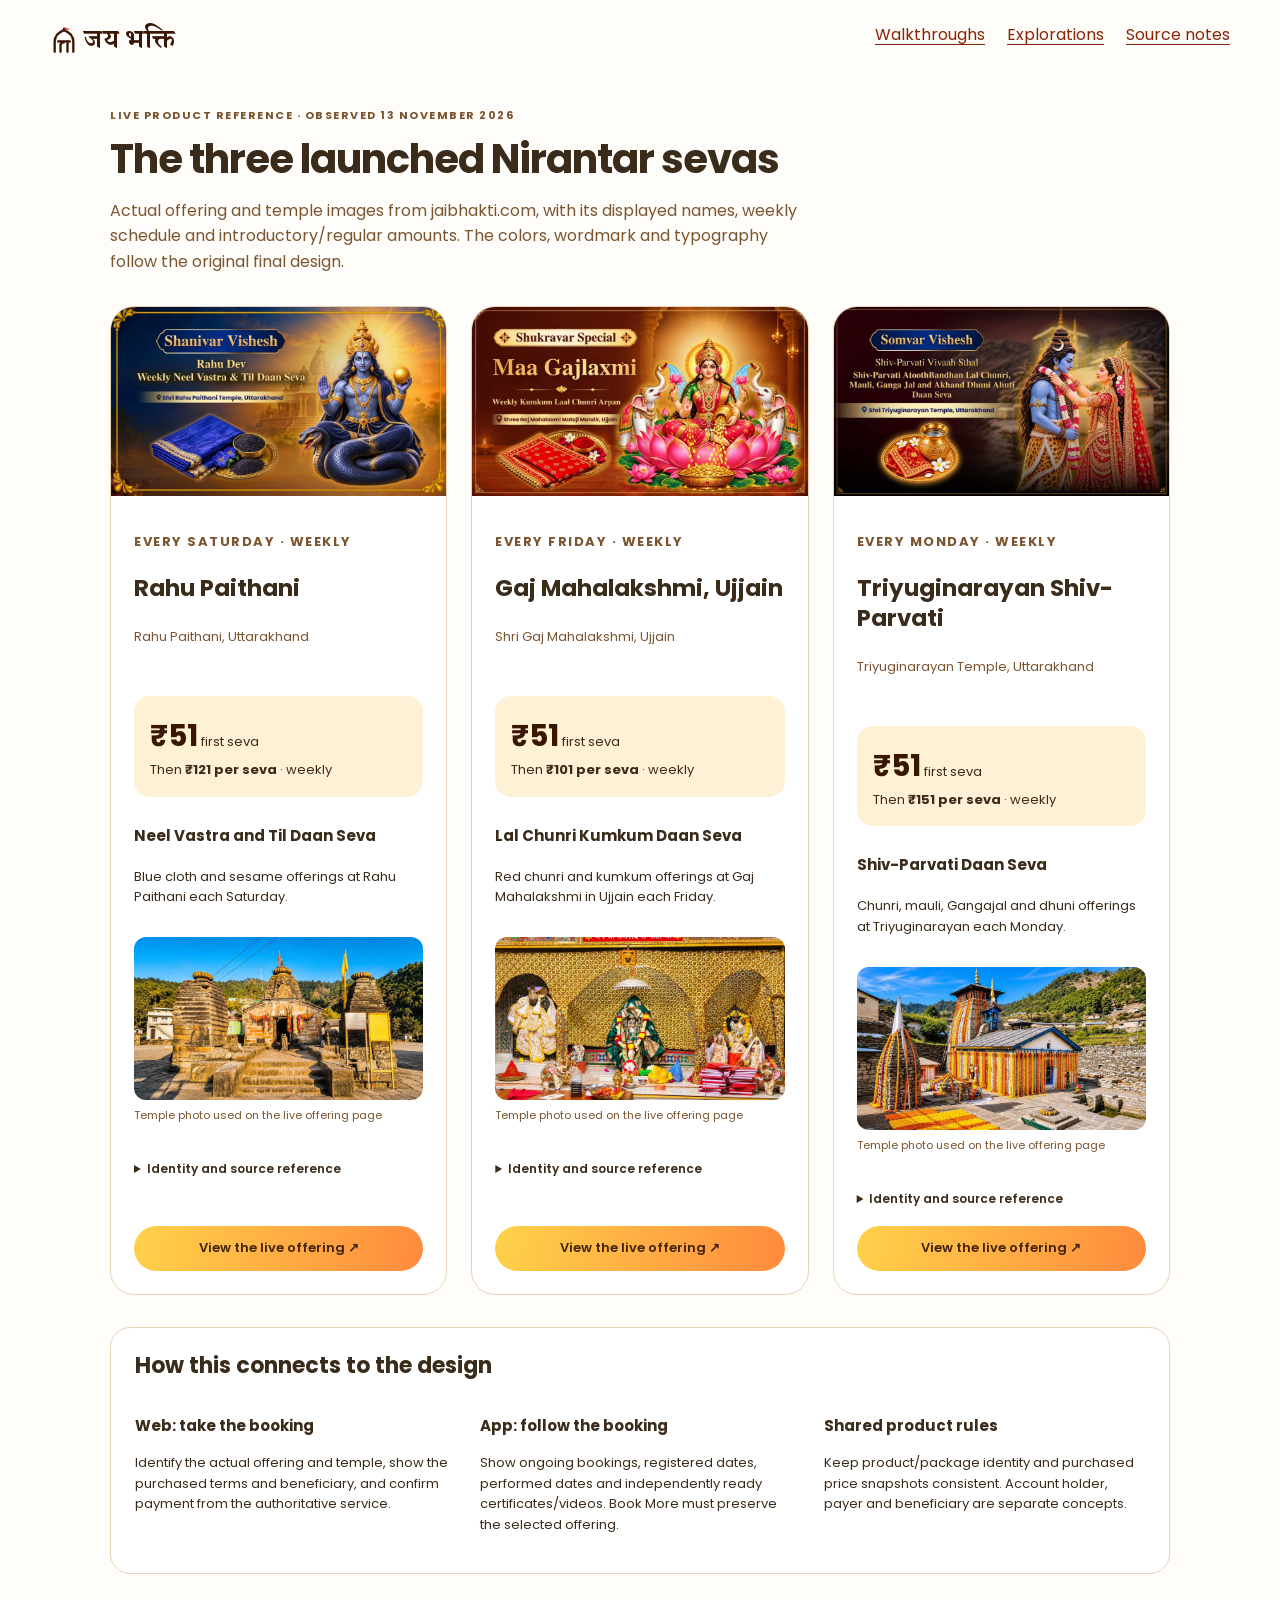
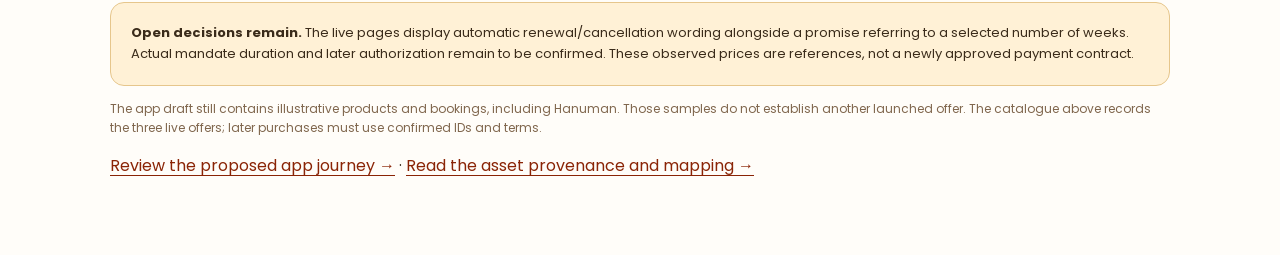
==== catalogue/index.html @ 10011461 "Publish design review snapshot eddb9484d490333c6837b747b4edb568932a1e54" ====
<!-- Generated by tools/build_live_catalogue.py; edit the manifest/template. -->
<!doctype html>
<html lang="en">
  <head>
<meta name="robots" content="noindex,nofollow" />
    <meta charset="utf-8" />
    <meta name="viewport" content="width=device-width,initial-scale=1" />
    <title>Three launched Jai Bhakti Nirantar sevas</title>
    <link rel="stylesheet" href="../walkthroughs/assets/guide.css" />
    <link rel="stylesheet" href="styles.css" />
  </head>
  <body>
    <header>
      <a
        class="jb-brand"
        href="../index.html"
        aria-label="Jai Bhakti design hub"
        ><img src="../assets/brand/temple-mark.svg" alt="" /><span lang="hi"
          >जय भक्ति</span
        ></a
      >
      <nav aria-label="Review resources">
        <a href="../walkthroughs/index.html">Walkthroughs</a
        ><a href="../explorations/index.html">Explorations</a
        ><a href="https://github.com/suyashb734/jaibhakti-design/blob/main/docs/08_Live_Seva_Catalogue.md">Source notes</a>
      </nav>
    </header>
    <main>
      <p class="eyebrow">Live product reference · Observed 13 November 2026</p>
      <h1>The three launched Nirantar sevas</h1>
      <p class="intro">
        Actual offering and temple images from jaibhakti.com, with its displayed
        names, weekly schedule and introductory/regular amounts. The colors,
        wordmark and typography follow the original final design.
      </p>
      <div class="catalogue-cards"><article class="seva-card" data-product-id="29830113aae14686b8dcafaeada6cac7">
          <img class="seva-hero" src="../references/live-sevas/2026-11-13/rahu-hero.jpeg" alt="Rahu Paithani — actual live offering artwork" />
          <div class="seva-content"><p class="eyebrow">Every Saturday · Weekly</p><h2>Rahu Paithani</h2><p class="temple-name">Rahu Paithani, Uttarakhand</p>
          <div class="price-reference"><p><strong>₹51</strong> first seva</p><p>Then <b>₹121 per seva</b> · weekly</p></div>
          <h3>Neel Vastra and Til Daan Seva</h3><p>Blue cloth and sesame offerings at Rahu Paithani each Saturday.</p>
          <figure class="temple-reference"><img src="../references/live-sevas/2026-11-13/rahu-temple.jpeg" alt="Temple reference from the live Rahu Paithani page" loading="lazy" /><figcaption>Temple photo used on the live offering page</figcaption></figure>
          <details class="source-details"><summary>Identity and source reference</summary><dl><dt>Product ID</dt><dd>29830113aae14686b8dcafaeada6cac7</dd><dt>Package ID</dt><dd>7304a6bf3828478790db2d1409c8e33b</dd><dt>Live page title</dt><dd>Rahu Dosh Shanti &amp; Samriddhi - Shanivar Special Rahu Paithani Uttarakhand Weekly Daan Seva</dd></dl></details>
          <a class="live-link" href="https://jaibhakti.com/seva-detail/29830113aae14686b8dcafaeada6cac7" target="_blank" rel="noopener">View the live offering ↗</a></div></article>
<article class="seva-card" data-product-id="51e00dd2c506446db42a67c8607420a1">
          <img class="seva-hero" src="../references/live-sevas/2026-11-13/gaj-mahalakshmi-hero.jpeg" alt="Gaj Mahalakshmi, Ujjain — actual live offering artwork" />
          <div class="seva-content"><p class="eyebrow">Every Friday · Weekly</p><h2>Gaj Mahalakshmi, Ujjain</h2><p class="temple-name">Shri Gaj Mahalakshmi, Ujjain</p>
          <div class="price-reference"><p><strong>₹51</strong> first seva</p><p>Then <b>₹101 per seva</b> · weekly</p></div>
          <h3>Lal Chunri Kumkum Daan Seva</h3><p>Red chunri and kumkum offerings at Gaj Mahalakshmi in Ujjain each Friday.</p>
          <figure class="temple-reference"><img src="../references/live-sevas/2026-11-13/gaj-mahalakshmi-temple.png" alt="Temple reference from the live Gaj Mahalakshmi, Ujjain page" loading="lazy" /><figcaption>Temple photo used on the live offering page</figcaption></figure>
          <details class="source-details"><summary>Identity and source reference</summary><dl><dt>Product ID</dt><dd>51e00dd2c506446db42a67c8607420a1</dd><dt>Package ID</dt><dd>602945bea3394ee2ab7948a6a15b750b</dd><dt>Live page title</dt><dd>Shri Gaj Mahalakshmi Ujjain (2000 Year old Temple) Shukravar Special Weekly Daan Seva</dd></dl></details>
          <a class="live-link" href="https://jaibhakti.com/seva-detail/51e00dd2c506446db42a67c8607420a1" target="_blank" rel="noopener">View the live offering ↗</a></div></article>
<article class="seva-card" data-product-id="b482065a16d14c1bbe472cb732eabb25">
          <img class="seva-hero" src="../references/live-sevas/2026-11-13/triyuginarayan-hero.jpeg" alt="Triyuginarayan Shiv-Parvati — actual live offering artwork" />
          <div class="seva-content"><p class="eyebrow">Every Monday · Weekly</p><h2>Triyuginarayan Shiv-Parvati</h2><p class="temple-name">Triyuginarayan Temple, Uttarakhand</p>
          <div class="price-reference"><p><strong>₹51</strong> first seva</p><p>Then <b>₹151 per seva</b> · weekly</p></div>
          <h3>Shiv-Parvati Daan Seva</h3><p>Chunri, mauli, Gangajal and dhuni offerings at Triyuginarayan each Monday.</p>
          <figure class="temple-reference"><img src="../references/live-sevas/2026-11-13/triyuginarayan-temple.jpeg" alt="Temple reference from the live Triyuginarayan Shiv-Parvati page" loading="lazy" /><figcaption>Temple photo used on the live offering page</figcaption></figure>
          <details class="source-details"><summary>Identity and source reference</summary><dl><dt>Product ID</dt><dd>b482065a16d14c1bbe472cb732eabb25</dd><dt>Package ID</dt><dd>Not yet verified in this observation</dd><dt>Live page title</dt><dd>Kartik Somvar Vishesh: Triyuginarayan Mandir Shiv-Parvati Atoot Bandhan Somvar Daan Seva</dd></dl></details>
          <a class="live-link" href="https://jaibhakti.com/seva-detail/b482065a16d14c1bbe472cb732eabb25" target="_blank" rel="noopener">View the live offering ↗</a></div></article></div>
      <section class="context-panel">
        <h2>How this connects to the design</h2>
        <div class="flow-grid">
          <div>
            <h3>Web: take the booking</h3>
            <p>
              Identify the actual offering and temple, show the purchased terms
              and beneficiary, and confirm payment from the authoritative
              service.
            </p>
          </div>
          <div>
            <h3>App: follow the booking</h3>
            <p>
              Show ongoing bookings, registered dates, performed dates and
              independently ready certificates/videos. Book More must preserve
              the selected offering.
            </p>
          </div>
          <div>
            <h3>Shared product rules</h3>
            <p>
              Keep product/package identity and purchased price snapshots
              consistent. Account holder, payer and beneficiary are separate
              concepts.
            </p>
          </div>
        </div>
      </section>
      <p class="notice">
        <strong>Open decisions remain.</strong> The live pages display automatic
        renewal/cancellation wording alongside a promise referring to a selected
        number of weeks. Actual mandate duration and later authorization remain
        to be confirmed. These observed prices are references, not a newly
        approved payment contract.
      </p>
      <p class="hint">
        The app draft still contains illustrative products and bookings,
        including Hanuman. Those samples do not establish another launched
        offer. The catalogue above records the three live offers; later
        purchases must use confirmed IDs and terms.
      </p>
      <p>
        <a href="../walkthroughs/index.html#app/0"
          >Review the proposed app journey →</a
        >
        ·
        <a href="https://github.com/suyashb734/jaibhakti-design/blob/main/docs/08_Live_Seva_Catalogue.md"
          >Read the asset provenance and mapping →</a
        >
      </p>
    </main>
  </body>
</html>
---- walkthroughs/assets/guide.css ----
@import url("../../assets/brand/original-brand.css");
:root {
  color-scheme: light;
  font-family: var(--jb-font-body);
  color: var(--jb-ink);
  background: var(--jb-canvas);
  line-height: 1.6;
}
* {
  box-sizing: border-box;
}
body {
  margin: 0;
}
a {
  color: var(--jb-link);
  text-underline-offset: 4px;
}
header {
  max-width: 1240px;
  margin: auto;
  padding: 22px 30px;
  display: flex;
  justify-content: space-between;
  gap: 20px;
  flex-wrap: wrap;
}
nav {
  display: flex;
  gap: 22px;
  flex-wrap: wrap;
}
main {
  max-width: 1120px;
  margin: auto;
  padding: 16px 30px 60px;
}
h1 {
  font-size: 40px;
  line-height: 1.15;
  letter-spacing: -1px;
  margin: 8px 0 16px;
}
h2 {
  font-size: 22px;
  line-height: 1.3;
}
.intro {
  max-width: 700px;
  margin-bottom: 30px;
  color: var(--jb-muted);
}
.eyebrow {
  font-size: 11px;
  letter-spacing: 1.5px;
  text-transform: uppercase;
  font-weight: 700;
  color: var(--jb-muted);
}
.layout {
  display: grid;
  grid-template-columns: minmax(280px, 1fr) 393px;
  gap: 50px;
  align-items: start;
}
.controls {
  background: white;
  border: 1px solid #e6d4b8;
  border-radius: 20px;
  padding: 26px;
}
.controls p {
  margin: 16px 0;
}
label {
  display: block;
  font-size: 13px;
  font-weight: 700;
  margin-bottom: 8px;
}
select {
  font: inherit;
  width: 100%;
  min-width: 0;
  padding: 12px 10px;
  border: 1px solid #c9ad87;
  border-radius: 9px;
  background: #fffcf6;
  color: var(--jb-ink);
}
hr {
  border: 0;
  border-top: 1px solid #eee1cc;
  margin: 24px 0;
}
.badge {
  display: inline-block;
  background: #ffedbe;
  padding: 5px 9px;
  border-radius: 6px;
  font-weight: 700;
  font-size: 12px;
}
.paging {
  display: flex;
  gap: 12px;
  margin: 24px 0;
}
.paging button {
  flex: 1;
  padding: 12px 10px;
  border: 1px solid var(--jb-brown);
  border-radius: 24px;
  background: var(--jb-cta);
  color: var(--jb-cta-ink);
  font: inherit;
  font-size: 13px;
  font-weight: 600;
  cursor: pointer;
}
.paging button:disabled {
  opacity: 0.35;
  cursor: default;
}
.review-links {
  display: grid;
  gap: 12px;
}
.hint {
  font-size: 12px;
  color: #80674e;
}
.preview {
  width: 100%;
  max-width: 393px;
  margin: auto;
}
.preview iframe {
  border: 1px solid #dcc7a8;
  border-radius: 18px;
  background: #fff8e8;
  box-shadow: 0 14px 45px #512b1614;
  display: block;
  width: 100%;
  height: 852px;
}
.preview img {
  display: block;
  width: 100%;
  height: auto;
  border: 1px solid #dcc7a8;
  border-radius: 18px;
}
.preview [hidden] {
  display: none;
}
a:focus-visible,
button:focus-visible,
select:focus-visible {
  outline: 3px solid #006699;
  outline-offset: 4px;
}
@media (max-width: 800px) {
  header {
    padding: 20px;
  }
  main {
    padding: 10px 16px 40px;
  }
  h1 {
    font-size: 31px;
  }
  .layout {
    grid-template-columns: minmax(0, 1fr);
    gap: 28px;
  }
  .controls {
    padding: 20px;
  }
  .preview iframe {
    height: 844px;
  }
  nav {
    gap: 16px;
    font-size: 13px;
  }
}
---- catalogue/styles.css ----
.catalogue-cards {
  display: grid;
  grid-template-columns: repeat(3, minmax(0, 1fr));
  gap: 24px;
  margin: 32px 0;
}
.seva-card {
  border: 1px solid #e6d4b8;
  border-radius: 24px;
  background: #fff;
  overflow: hidden;
  display: flex;
  flex-direction: column;
}
.seva-hero {
  width: 100%;
  display: block;
  aspect-ratio: 1900/1069;
  object-fit: cover;
}
.seva-content {
  padding: 23px;
  display: flex;
  flex-direction: column;
  flex: 1;
}
.seva-content h2 {
  font-size: 23px;
  margin: 8px 0 10px;
}
.seva-content h3 {
  font-size: 15px;
  margin-bottom: 6px;
}
.seva-content p {
  font-size: 13px;
}
.temple-name {
  color: var(--jb-muted);
  min-height: 44px;
}
.price-reference {
  border-radius: 16px;
  background: var(--jb-cream);
  padding: 16px;
  margin: 12px 0;
}
.price-reference strong {
  font-size: 30px;
  color: var(--jb-brown);
  font-weight: 700;
}
.price-reference p {
  margin: 0;
}
.temple-reference {
  margin: 16px 0;
}
.temple-reference img {
  width: 100%;
  aspect-ratio: 16/9;
  object-fit: cover;
  border-radius: 12px;
}
.temple-reference figcaption {
  font-size: 11px;
  color: var(--jb-muted);
}
.live-link {
  display: block;
  text-align: center;
  text-decoration: none;
  background: var(--jb-cta);
  color: var(--jb-cta-ink);
  border-radius: 999px;
  padding: 12px;
  margin-top: auto;
  font-size: 13px;
  font-weight: 600;
}
.source-details {
  font-size: 12px;
  margin: 18px 0;
  overflow-wrap: anywhere;
}
.source-details summary {
  cursor: pointer;
  font-weight: 600;
}
.source-details dl {
  margin: 12px 0;
}
.source-details dt {
  font-weight: 600;
}
.source-details dd {
  margin: 0 0 10px;
}
.context-panel {
  padding: 24px;
  border: 1px solid #e6d4b8;
  background: #fff;
  border-radius: 20px;
  margin: 28px 0;
}
.context-panel h2 {
  margin-top: 0;
}
.flow-grid {
  display: grid;
  grid-template-columns: repeat(3, 1fr);
  gap: 24px;
}
.flow-grid h3 {
  font-size: 15px;
}
.flow-grid p {
  font-size: 13px;
}
.notice {
  padding: 20px;
  border: 1px solid #e6c68c;
  background: var(--jb-cream);
  border-radius: 14px;
  font-size: 13px;
}
@media (max-width: 950px) {
  .catalogue-cards {
    grid-template-columns: 1fr;
  }
  .flow-grid {
    grid-template-columns: 1fr;
  }
  .temple-name {
    min-height: 0;
  }
  .seva-content {
    padding: 22px;
  }
  .seva-hero {
    max-height: 420px;
  }
  .temple-reference img {
    max-height: 260px;
  }
}
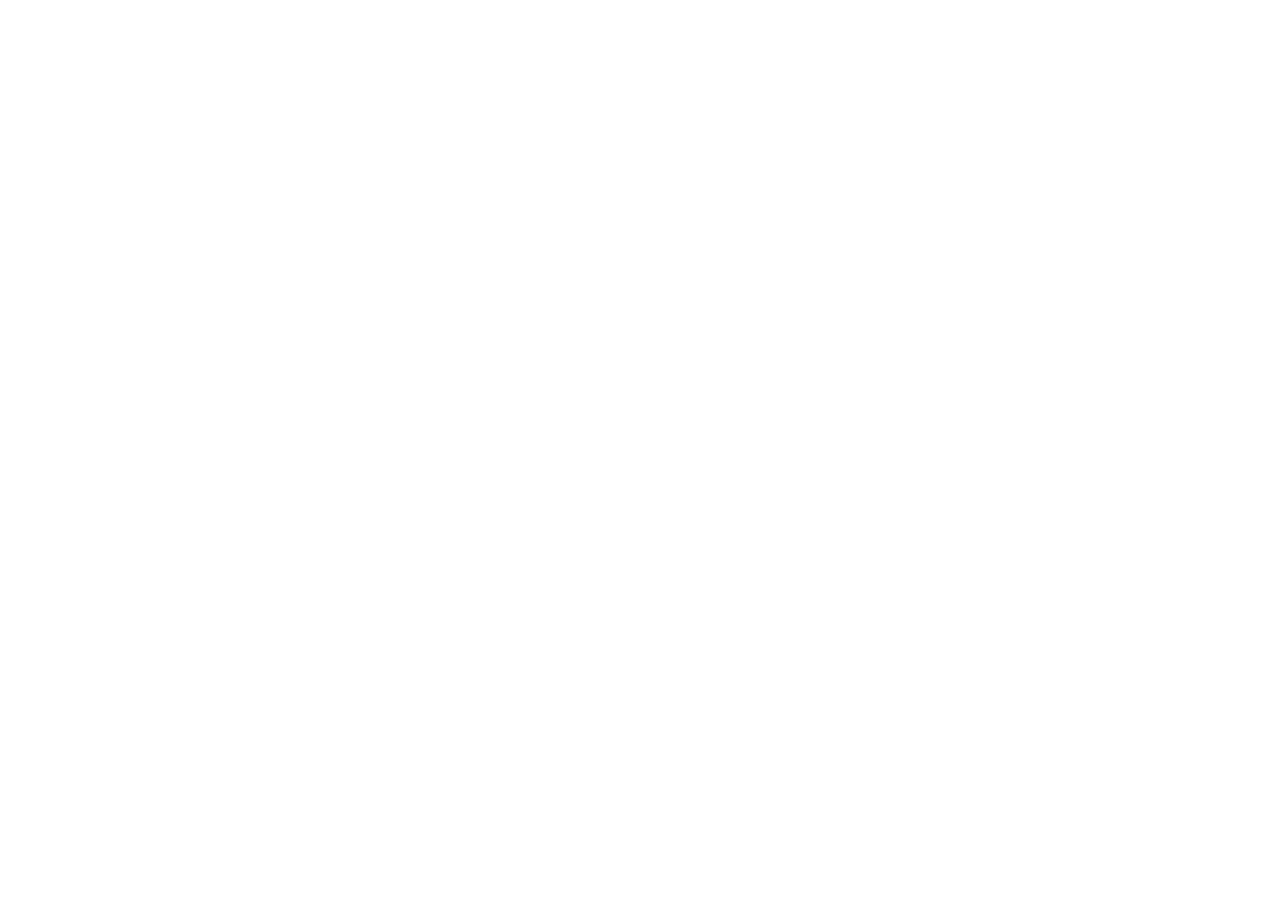
==== commit d4ef61cb: "Retire legacy preview pages with links to the single design repository" ====
--- a/catalogue/index.html
+++ b/catalogue/index.html
@@ -1,113 +1,4 @@
-<!-- Generated by tools/build_live_catalogue.py; edit the manifest/template. -->
 <!doctype html>
-<html lang="en">
-  <head>
-<meta name="robots" content="noindex,nofollow" />
-    <meta charset="utf-8" />
-    <meta name="viewport" content="width=device-width,initial-scale=1" />
-    <title>Three launched Jai Bhakti Nirantar sevas</title>
-    <link rel="stylesheet" href="../walkthroughs/assets/guide.css" />
-    <link rel="stylesheet" href="styles.css" />
-  </head>
-  <body>
-    <header>
-      <a
-        class="jb-brand"
-        href="../index.html"
-        aria-label="Jai Bhakti design hub"
-        ><img src="../assets/brand/temple-mark.svg" alt="" /><span lang="hi"
-          >जय भक्ति</span
-        ></a
-      >
-      <nav aria-label="Review resources">
-        <a href="../walkthroughs/index.html">Walkthroughs</a
-        ><a href="../explorations/index.html">Explorations</a
-        ><a href="https://github.com/suyashb734/jaibhakti-design/blob/main/docs/08_Live_Seva_Catalogue.md">Source notes</a>
-      </nav>
-    </header>
-    <main>
-      <p class="eyebrow">Live product reference · Observed 13 November 2026</p>
-      <h1>The three launched Nirantar sevas</h1>
-      <p class="intro">
-        Actual offering and temple images from jaibhakti.com, with its displayed
-        names, weekly schedule and introductory/regular amounts. The colors,
-        wordmark and typography follow the original final design.
-      </p>
-      <div class="catalogue-cards"><article class="seva-card" data-product-id="29830113aae14686b8dcafaeada6cac7">
-          <img class="seva-hero" src="../references/live-sevas/2026-11-13/rahu-hero.jpeg" alt="Rahu Paithani — actual live offering artwork" />
-          <div class="seva-content"><p class="eyebrow">Every Saturday · Weekly</p><h2>Rahu Paithani</h2><p class="temple-name">Rahu Paithani, Uttarakhand</p>
-          <div class="price-reference"><p><strong>₹51</strong> first seva</p><p>Then <b>₹121 per seva</b> · weekly</p></div>
-          <h3>Neel Vastra and Til Daan Seva</h3><p>Blue cloth and sesame offerings at Rahu Paithani each Saturday.</p>
-          <figure class="temple-reference"><img src="../references/live-sevas/2026-11-13/rahu-temple.jpeg" alt="Temple reference from the live Rahu Paithani page" loading="lazy" /><figcaption>Temple photo used on the live offering page</figcaption></figure>
-          <details class="source-details"><summary>Identity and source reference</summary><dl><dt>Product ID</dt><dd>29830113aae14686b8dcafaeada6cac7</dd><dt>Package ID</dt><dd>7304a6bf3828478790db2d1409c8e33b</dd><dt>Live page title</dt><dd>Rahu Dosh Shanti &amp; Samriddhi - Shanivar Special Rahu Paithani Uttarakhand Weekly Daan Seva</dd></dl></details>
-          <a class="live-link" href="https://jaibhakti.com/seva-detail/29830113aae14686b8dcafaeada6cac7" target="_blank" rel="noopener">View the live offering ↗</a></div></article>
-<article class="seva-card" data-product-id="51e00dd2c506446db42a67c8607420a1">
-          <img class="seva-hero" src="../references/live-sevas/2026-11-13/gaj-mahalakshmi-hero.jpeg" alt="Gaj Mahalakshmi, Ujjain — actual live offering artwork" />
-          <div class="seva-content"><p class="eyebrow">Every Friday · Weekly</p><h2>Gaj Mahalakshmi, Ujjain</h2><p class="temple-name">Shri Gaj Mahalakshmi, Ujjain</p>
-          <div class="price-reference"><p><strong>₹51</strong> first seva</p><p>Then <b>₹101 per seva</b> · weekly</p></div>
-          <h3>Lal Chunri Kumkum Daan Seva</h3><p>Red chunri and kumkum offerings at Gaj Mahalakshmi in Ujjain each Friday.</p>
-          <figure class="temple-reference"><img src="../references/live-sevas/2026-11-13/gaj-mahalakshmi-temple.png" alt="Temple reference from the live Gaj Mahalakshmi, Ujjain page" loading="lazy" /><figcaption>Temple photo used on the live offering page</figcaption></figure>
-          <details class="source-details"><summary>Identity and source reference</summary><dl><dt>Product ID</dt><dd>51e00dd2c506446db42a67c8607420a1</dd><dt>Package ID</dt><dd>602945bea3394ee2ab7948a6a15b750b</dd><dt>Live page title</dt><dd>Shri Gaj Mahalakshmi Ujjain (2000 Year old Temple) Shukravar Special Weekly Daan Seva</dd></dl></details>
-          <a class="live-link" href="https://jaibhakti.com/seva-detail/51e00dd2c506446db42a67c8607420a1" target="_blank" rel="noopener">View the live offering ↗</a></div></article>
-<article class="seva-card" data-product-id="b482065a16d14c1bbe472cb732eabb25">
-          <img class="seva-hero" src="../references/live-sevas/2026-11-13/triyuginarayan-hero.jpeg" alt="Triyuginarayan Shiv-Parvati — actual live offering artwork" />
-          <div class="seva-content"><p class="eyebrow">Every Monday · Weekly</p><h2>Triyuginarayan Shiv-Parvati</h2><p class="temple-name">Triyuginarayan Temple, Uttarakhand</p>
-          <div class="price-reference"><p><strong>₹51</strong> first seva</p><p>Then <b>₹151 per seva</b> · weekly</p></div>
-          <h3>Shiv-Parvati Daan Seva</h3><p>Chunri, mauli, Gangajal and dhuni offerings at Triyuginarayan each Monday.</p>
-          <figure class="temple-reference"><img src="../references/live-sevas/2026-11-13/triyuginarayan-temple.jpeg" alt="Temple reference from the live Triyuginarayan Shiv-Parvati page" loading="lazy" /><figcaption>Temple photo used on the live offering page</figcaption></figure>
-          <details class="source-details"><summary>Identity and source reference</summary><dl><dt>Product ID</dt><dd>b482065a16d14c1bbe472cb732eabb25</dd><dt>Package ID</dt><dd>Not yet verified in this observation</dd><dt>Live page title</dt><dd>Kartik Somvar Vishesh: Triyuginarayan Mandir Shiv-Parvati Atoot Bandhan Somvar Daan Seva</dd></dl></details>
-          <a class="live-link" href="https://jaibhakti.com/seva-detail/b482065a16d14c1bbe472cb732eabb25" target="_blank" rel="noopener">View the live offering ↗</a></div></article></div>
-      <section class="context-panel">
-        <h2>How this connects to the design</h2>
-        <div class="flow-grid">
-          <div>
-            <h3>Web: take the booking</h3>
-            <p>
-              Identify the actual offering and temple, show the purchased terms
-              and beneficiary, and confirm payment from the authoritative
-              service.
-            </p>
-          </div>
-          <div>
-            <h3>App: follow the booking</h3>
-            <p>
-              Show ongoing bookings, registered dates, performed dates and
-              independently ready certificates/videos. Book More must preserve
-              the selected offering.
-            </p>
-          </div>
-          <div>
-            <h3>Shared product rules</h3>
-            <p>
-              Keep product/package identity and purchased price snapshots
-              consistent. Account holder, payer and beneficiary are separate
-              concepts.
-            </p>
-          </div>
-        </div>
-      </section>
-      <p class="notice">
-        <strong>Open decisions remain.</strong> The live pages display automatic
-        renewal/cancellation wording alongside a promise referring to a selected
-        number of weeks. Actual mandate duration and later authorization remain
-        to be confirmed. These observed prices are references, not a newly
-        approved payment contract.
-      </p>
-      <p class="hint">
-        The app draft still contains illustrative products and bookings,
-        including Hanuman. Those samples do not establish another launched
-        offer. The catalogue above records the three live offers; later
-        purchases must use confirmed IDs and terms.
-      </p>
-      <p>
-        <a href="../walkthroughs/index.html#app/0"
-          >Review the proposed app journey →</a
-        >
-        ·
-        <a href="https://github.com/suyashb734/jaibhakti-design/blob/main/docs/08_Live_Seva_Catalogue.md"
-          >Read the asset provenance and mapping →</a
-        >
-      </p>
-    </main>
-  </body>
-</html>
+<html lang="en"><head><meta charset="utf-8"><meta name="viewport" content="width=device-width, initial-scale=1"><meta name="robots" content="noindex"><title>Jai Bhakti design has moved</title>
+<script>window.location.replace("https://suyashb734.github.io/jaibhakti-design/catalogue/index.html" + window.location.search + window.location.hash);</script>
+<meta http-equiv="refresh" content="0;url=https://suyashb734.github.io/jaibhakti-design/catalogue/index.html"><link rel="canonical" href="https://suyashb734.github.io/jaibhakti-design/catalogue/index.html"></head><body><p>The design workspace has moved. <a href="https://suyashb734.github.io/jaibhakti-design/catalogue/index.html">Open Jai Bhakti design</a>.</p></body></html>
